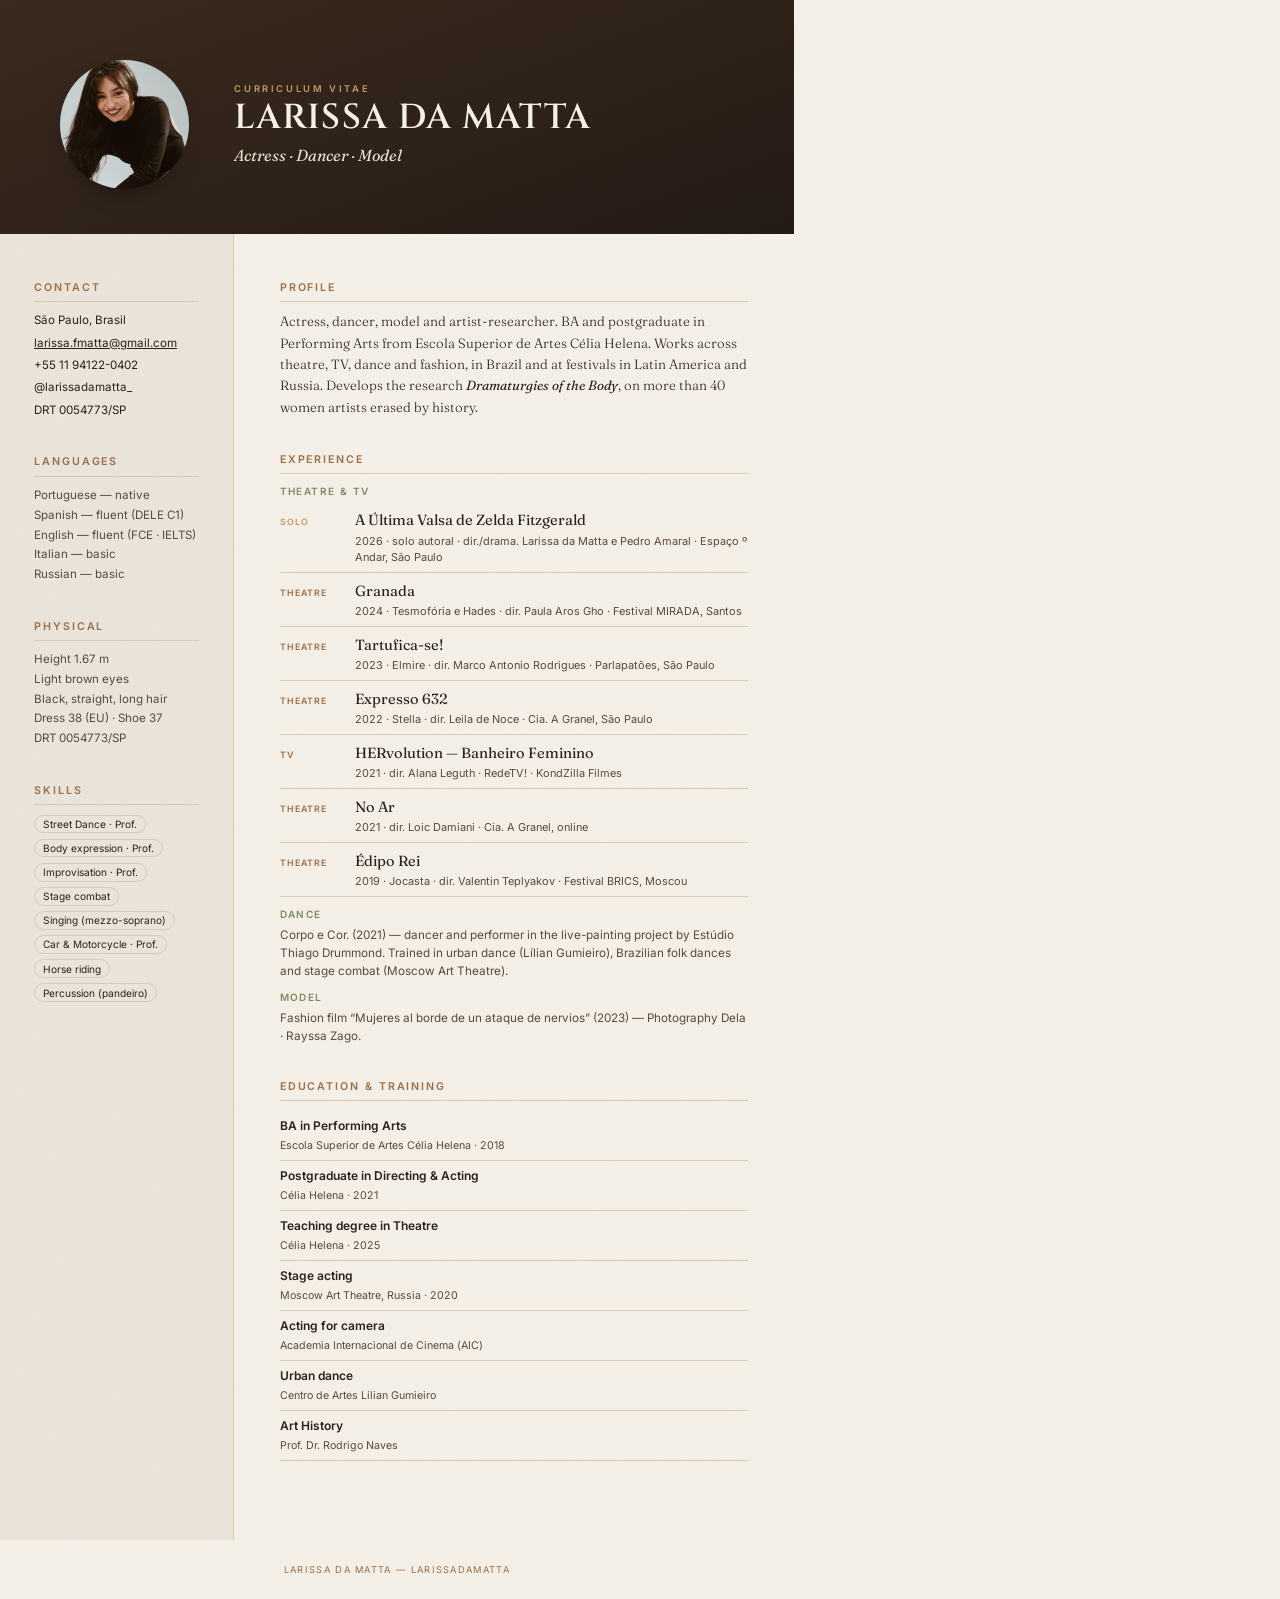
==== cv-en.html @ 16fe2c2b "WebP images, trilingual CVs, translation fixes - Convert content images to WebP with <picture> + JPE" ====
<!DOCTYPE html><html lang="en"><head><meta charset="UTF-8"/>
<style>

@font-face{font-family:'Cinzel';src:url('./assets/fonts/cinzel-latin-600-normal.woff2') format('woff2');font-weight:600;}
@font-face{font-family:'Fraunces';src:url('./assets/fonts/fraunces-latin-300-normal.woff2') format('woff2');font-weight:300;}
@font-face{font-family:'Fraunces';src:url('./assets/fonts/fraunces-latin-400-normal.woff2') format('woff2');font-weight:400;}
@font-face{font-family:'Fraunces';src:url('./assets/fonts/fraunces-latin-400-italic.woff2') format('woff2');font-weight:400;font-style:italic;}
@font-face{font-family:'Inter';src:url('./assets/fonts/inter-latin-400-normal.woff2') format('woff2');font-weight:400;}
@font-face{font-family:'Inter';src:url('./assets/fonts/inter-latin-500-normal.woff2') format('woff2');font-weight:500;}
@font-face{font-family:'Inter';src:url('./assets/fonts/inter-latin-600-normal.woff2') format('woff2');font-weight:600;}

:root{--espresso:#241B15;--umber:#3B2A1E;--caramel:#9C6F47;--ocre:#C39A5E;--sand:#E9E0D2;--cream:#F5F0E7;--ink:#2B211A;--ink-soft:#5A4A3B;--line:#D8CBB6;--forest:#2b352a;--sage:#7d8a62;}
*{margin:0;padding:0;box-sizing:border-box;}
html{-webkit-print-color-adjust:exact;print-color-adjust:exact;}
@page{size:A4;margin:0;}
body{font-family:'Inter',sans-serif;color:var(--ink);background:var(--cream);font-size:9.5pt;line-height:1.5;}
.page{width:210mm;min-height:297mm;position:relative;}
.grain{position:absolute;inset:0;z-index:0;opacity:.5;pointer-events:none;background-image:url("data:image/svg+xml;utf8,<svg xmlns='http://www.w3.org/2000/svg' width='140' height='140'><filter id='n'><feTurbulence type='fractalNoise' baseFrequency='0.85' numOctaves='2' stitchTiles='stitch'/><feColorMatrix type='saturate' values='0'/></filter><rect width='100%25' height='100%25' filter='url(%23n)' opacity='0.05'/></svg>");}
/* Header */
.head{position:relative;z-index:2;background:linear-gradient(160deg,var(--umber),var(--espresso));color:var(--cream);padding:16mm 16mm 12mm;display:flex;gap:12mm;align-items:center;}
.head__photo{width:34mm;height:34mm;border-radius:50%;overflow:hidden;flex:none;box-shadow:0 10px 24px -12px rgba(0,0,0,.6);}
.head__photo img{width:100%;height:100%;object-fit:cover;object-position:center 20%;}
.eyebrow{font-family:'Inter';font-weight:600;text-transform:uppercase;letter-spacing:.28em;font-size:7pt;color:var(--ocre);}
.head__name{font-family:'Cinzel';font-weight:600;text-transform:uppercase;letter-spacing:.03em;font-size:26pt;line-height:1.05;margin:3pt 0 5pt;}
.head__roles{font-family:'Fraunces';font-style:italic;font-weight:300;font-size:12pt;color:var(--sand);}
/* Body columns */
.cols{position:relative;z-index:2;display:grid;grid-template-columns:62mm 1fr;gap:0;}
.side{background:rgba(59,42,30,.06);padding:12mm 9mm;border-right:1px solid var(--line);}
.main{padding:12mm 12mm;}
.sec{margin-bottom:9mm;}
.sec__h{font-family:'Inter';font-weight:600;text-transform:uppercase;letter-spacing:.18em;font-size:8pt;color:var(--caramel);padding-bottom:4pt;margin-bottom:7pt;border-bottom:1px solid var(--line);}
.side .sec__h{color:var(--caramel);}
.side ul{list-style:none;}
.side li{font-size:8.7pt;line-height:1.7;color:var(--ink-soft);}
.contact li a,.contact li{color:var(--ink);}
.contact li{margin-bottom:2pt;word-break:break-word;}
.cvchips{display:flex;flex-wrap:wrap;gap:4pt;}
.cvchip{font-size:7.6pt;border:1px solid var(--line);border-radius:30px;padding:2.5pt 6pt;color:var(--ink);line-height:1;}
.profile{font-family:'Fraunces';font-weight:300;font-size:10pt;line-height:1.6;color:var(--ink);}
.cvwork{display:grid;grid-template-columns:16mm 1fr;gap:4mm;padding:5pt 0;border-bottom:1px solid var(--line);align-items:baseline;}
.cvwork__tag{font-family:'Inter';font-weight:600;font-size:6.6pt;letter-spacing:.12em;text-transform:uppercase;color:var(--caramel);}
.cvwork__tag--solo{color:var(--ocre);}
.cvwork__t{font-family:'Fraunces';font-weight:400;font-size:11pt;color:var(--ink);display:block;}
.cvwork__m{font-size:8.2pt;color:var(--ink-soft);display:block;margin-top:1pt;}
.subsec{margin-top:7pt;}
.subsec__h{font-family:'Inter';font-weight:600;font-size:7.5pt;letter-spacing:.14em;text-transform:uppercase;color:var(--sage);margin-bottom:3pt;}
.subsec p{font-size:8.8pt;line-height:1.55;color:var(--ink-soft);}
.cvform{padding:4.5pt 0;border-bottom:1px solid var(--line);}
.cvform__k{font-family:'Inter';font-weight:600;font-size:9pt;color:var(--ink);display:block;}
.cvform__v{font-size:8pt;color:var(--ink-soft);}
.foot{position:relative;z-index:2;text-align:center;font-size:7pt;letter-spacing:.14em;text-transform:uppercase;color:var(--caramel);padding:6mm;}
</style></head><body>
<div class="page">
  <div class="grain"></div>
  <div class="head">
    <div class="head__photo"><img src="./assets/images/larissa-09.jpg" alt=""/></div>
    <div>
      <p class="eyebrow">Curriculum Vitae</p>
      <h1 class="head__name">Larissa da Matta</h1>
      <p class="head__roles">Actress · Dancer · Model</p>
    </div>
  </div>
  <div class="cols">
    <aside class="side">
      <div class="sec contact"><div class="sec__h">Contact</div><ul>
        <li>São Paulo, Brasil</li>
        <li><a href="mailto:larissa.fmatta@gmail.com">larissa.fmatta@gmail.com</a></li>
        <li>+55 11 94122-0402</li>
        <li>@larissadamatta_</li>
        <li>DRT 0054773/SP</li>
      </ul></div>
      <div class="sec"><div class="sec__h">Languages</div><ul><li>Portuguese — native</li>
<li>Spanish — fluent (DELE C1)</li>
<li>English — fluent (FCE · IELTS)</li>
<li>Italian — basic</li>
<li>Russian — basic</li></ul></div>
      <div class="sec"><div class="sec__h">Physical</div><ul><li>Height 1.67 m</li>
<li>Light brown eyes</li>
<li>Black, straight, long hair</li>
<li>Dress 38 (EU) · Shoe 37</li>
<li>DRT 0054773/SP</li></ul></div>
      <div class="sec"><div class="sec__h">Skills</div><div class="cvchips"><span class="cvchip">Street Dance · Prof.</span>
<span class="cvchip">Body expression · Prof.</span>
<span class="cvchip">Improvisation · Prof.</span>
<span class="cvchip">Stage combat</span>
<span class="cvchip">Singing (mezzo-soprano)</span>
<span class="cvchip">Car & Motorcycle · Prof.</span>
<span class="cvchip">Horse riding</span>
<span class="cvchip">Percussion (pandeiro)</span></div></div>
    </aside>
    <main class="main">
      <div class="sec"><div class="sec__h">Profile</div><p class="profile">Actress, dancer, model and artist-researcher. BA and postgraduate in Performing Arts from Escola Superior de Artes Célia Helena. Works across theatre, TV, dance and fashion, in Brazil and at festivals in Latin America and Russia. Develops the research <i>Dramaturgies of the Body</i>, on more than 40 women artists erased by history.</p></div>
      <div class="sec"><div class="sec__h">Experience</div>
        <div class="subsec"><div class="subsec__h">Theatre & TV</div><div class="cvwork"><span class="cvwork__tag cvwork__tag--solo">Solo</span><div><span class="cvwork__t">A Última Valsa de Zelda Fitzgerald</span><span class="cvwork__m">2026 · solo autoral · dir./drama. Larissa da Matta e Pedro Amaral · Espaço º Andar, São Paulo</span></div></div>
<div class="cvwork"><span class="cvwork__tag ">Theatre</span><div><span class="cvwork__t">Granada</span><span class="cvwork__m">2024 · Tesmofória e Hades · dir. Paula Aros Gho · Festival MIRADA, Santos</span></div></div>
<div class="cvwork"><span class="cvwork__tag ">Theatre</span><div><span class="cvwork__t">Tartufica-se!</span><span class="cvwork__m">2023 · Elmire · dir. Marco Antonio Rodrigues · Parlapatões, São Paulo</span></div></div>
<div class="cvwork"><span class="cvwork__tag ">Theatre</span><div><span class="cvwork__t">Expresso 632</span><span class="cvwork__m">2022 · Stella · dir. Leila de Noce · Cia. A Granel, São Paulo</span></div></div>
<div class="cvwork"><span class="cvwork__tag ">TV</span><div><span class="cvwork__t">HERvolution — Banheiro Feminino</span><span class="cvwork__m">2021 · dir. Alana Leguth · RedeTV! · KondZilla Filmes</span></div></div>
<div class="cvwork"><span class="cvwork__tag ">Theatre</span><div><span class="cvwork__t">No Ar</span><span class="cvwork__m">2021 · dir. Loic Damiani · Cia. A Granel, online</span></div></div>
<div class="cvwork"><span class="cvwork__tag ">Theatre</span><div><span class="cvwork__t">Édipo Rei</span><span class="cvwork__m">2019 · Jocasta · dir. Valentin Teplyakov · Festival BRICS, Moscou</span></div></div></div>
        <div class="subsec"><div class="subsec__h">Dance</div><p>Corpo e Cor. (2021) — dancer and performer in the live-painting project by Estúdio Thiago Drummond. Trained in urban dance (Lílian Gumieiro), Brazilian folk dances and stage combat (Moscow Art Theatre).</p></div>
        <div class="subsec"><div class="subsec__h">Model</div><p>Fashion film “Mujeres al borde de un ataque de nervios” (2023) — Photography Dela · Rayssa Zago.</p></div>
      </div>
      <div class="sec"><div class="sec__h">Education & Training</div><div class="cvform"><span class="cvform__k">BA in Performing Arts</span><span class="cvform__v">Escola Superior de Artes Célia Helena · 2018</span></div>
<div class="cvform"><span class="cvform__k">Postgraduate in Directing & Acting</span><span class="cvform__v">Célia Helena · 2021</span></div>
<div class="cvform"><span class="cvform__k">Teaching degree in Theatre</span><span class="cvform__v">Célia Helena · 2025</span></div>
<div class="cvform"><span class="cvform__k">Stage acting</span><span class="cvform__v">Moscow Art Theatre, Russia · 2020</span></div>
<div class="cvform"><span class="cvform__k">Acting for camera</span><span class="cvform__v">Academia Internacional de Cinema (AIC)</span></div>
<div class="cvform"><span class="cvform__k">Urban dance</span><span class="cvform__v">Centro de Artes Lílian Gumieiro</span></div>
<div class="cvform"><span class="cvform__k">Art History</span><span class="cvform__v">Prof. Dr. Rodrigo Naves</span></div></div>
    </main>
  </div>
  <div class="foot">Larissa da Matta — larissadamatta</div>
</div>
</body></html>
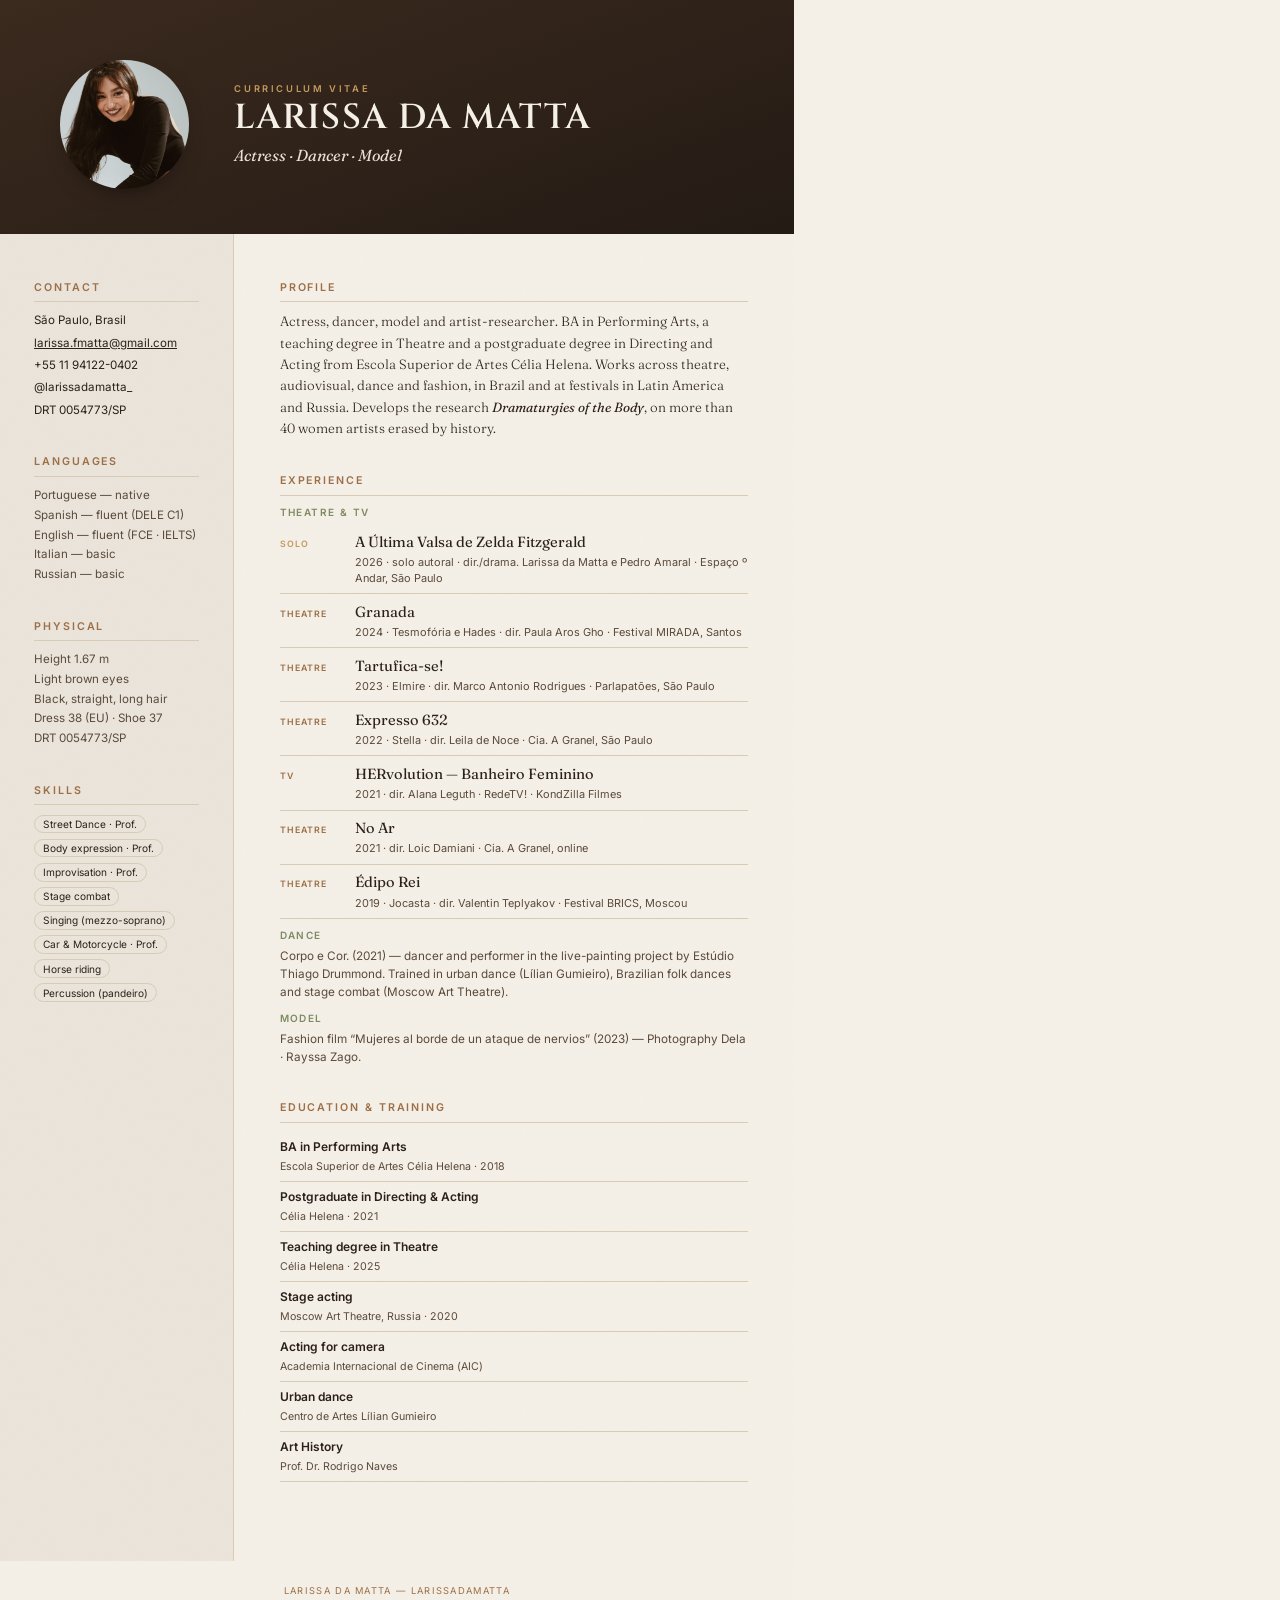
==== commit b38c1e51: "Full-site review pass: a11y, contrast, semantics, tablet balance, copy From a 5-agent review (functi" ====
--- a/cv-en.html
+++ b/cv-en.html
@@ -89,7 +89,7 @@
 <span class="cvchip">Percussion (pandeiro)</span></div></div>
     </aside>
     <main class="main">
-      <div class="sec"><div class="sec__h">Profile</div><p class="profile">Actress, dancer, model and artist-researcher. BA and postgraduate in Performing Arts from Escola Superior de Artes Célia Helena. Works across theatre, TV, dance and fashion, in Brazil and at festivals in Latin America and Russia. Develops the research <i>Dramaturgies of the Body</i>, on more than 40 women artists erased by history.</p></div>
+      <div class="sec"><div class="sec__h">Profile</div><p class="profile">Actress, dancer, model and artist-researcher. BA in Performing Arts, a teaching degree in Theatre and a postgraduate degree in Directing and Acting from Escola Superior de Artes Célia Helena. Works across theatre, audiovisual, dance and fashion, in Brazil and at festivals in Latin America and Russia. Develops the research <i>Dramaturgies of the Body</i>, on more than 40 women artists erased by history.</p></div>
       <div class="sec"><div class="sec__h">Experience</div>
         <div class="subsec"><div class="subsec__h">Theatre & TV</div><div class="cvwork"><span class="cvwork__tag cvwork__tag--solo">Solo</span><div><span class="cvwork__t">A Última Valsa de Zelda Fitzgerald</span><span class="cvwork__m">2026 · solo autoral · dir./drama. Larissa da Matta e Pedro Amaral · Espaço º Andar, São Paulo</span></div></div>
 <div class="cvwork"><span class="cvwork__tag ">Theatre</span><div><span class="cvwork__t">Granada</span><span class="cvwork__m">2024 · Tesmofória e Hades · dir. Paula Aros Gho · Festival MIRADA, Santos</span></div></div>
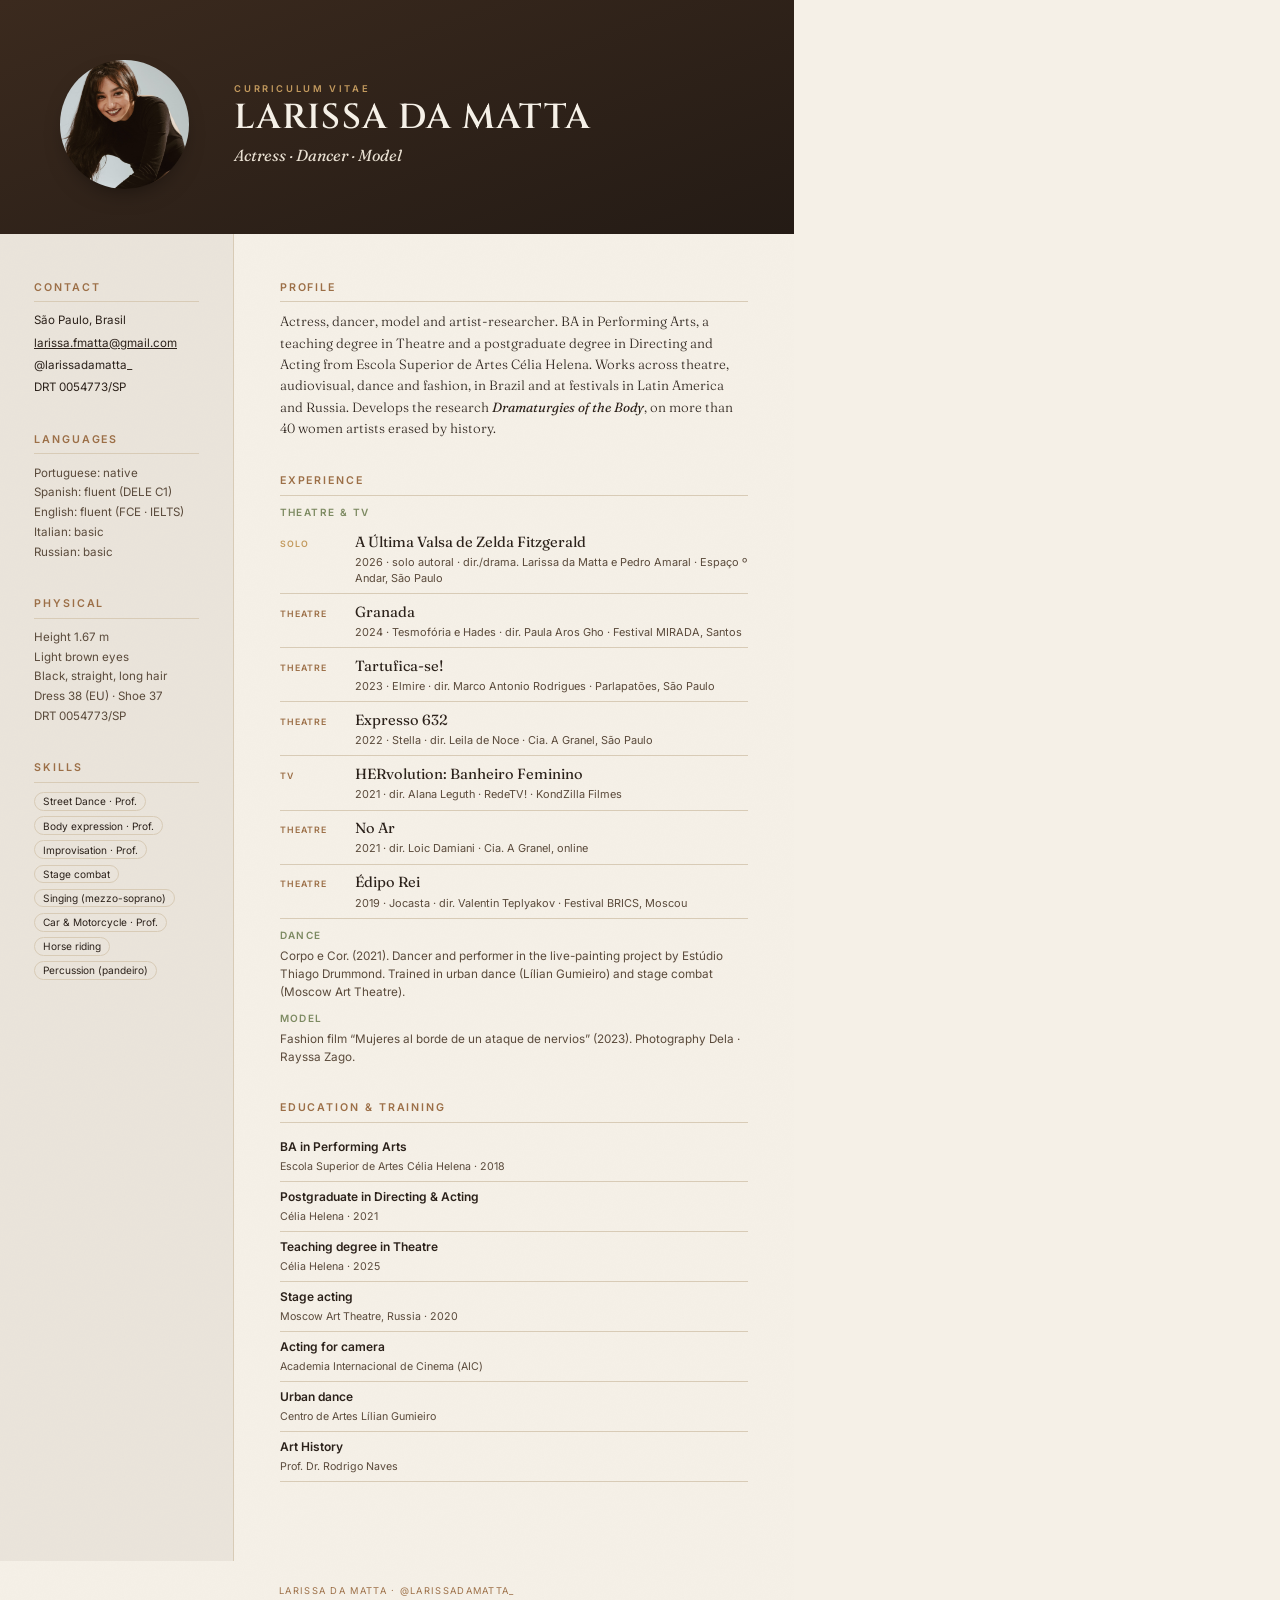
==== commit 203e3e70: "Tab architecture (capa + menu) and copy changes from the actress's feedback Navigation: - Rebuild as" ====
--- a/cv-en.html
+++ b/cv-en.html
@@ -65,15 +65,14 @@
       <div class="sec contact"><div class="sec__h">Contact</div><ul>
         <li>São Paulo, Brasil</li>
         <li><a href="mailto:larissa.fmatta@gmail.com">larissa.fmatta@gmail.com</a></li>
-        <li>+55 11 94122-0402</li>
         <li>@larissadamatta_</li>
         <li>DRT 0054773/SP</li>
       </ul></div>
-      <div class="sec"><div class="sec__h">Languages</div><ul><li>Portuguese — native</li>
-<li>Spanish — fluent (DELE C1)</li>
-<li>English — fluent (FCE · IELTS)</li>
-<li>Italian — basic</li>
-<li>Russian — basic</li></ul></div>
+      <div class="sec"><div class="sec__h">Languages</div><ul><li>Portuguese: native</li>
+<li>Spanish: fluent (DELE C1)</li>
+<li>English: fluent (FCE · IELTS)</li>
+<li>Italian: basic</li>
+<li>Russian: basic</li></ul></div>
       <div class="sec"><div class="sec__h">Physical</div><ul><li>Height 1.67 m</li>
 <li>Light brown eyes</li>
 <li>Black, straight, long hair</li>
@@ -95,11 +94,11 @@
 <div class="cvwork"><span class="cvwork__tag ">Theatre</span><div><span class="cvwork__t">Granada</span><span class="cvwork__m">2024 · Tesmofória e Hades · dir. Paula Aros Gho · Festival MIRADA, Santos</span></div></div>
 <div class="cvwork"><span class="cvwork__tag ">Theatre</span><div><span class="cvwork__t">Tartufica-se!</span><span class="cvwork__m">2023 · Elmire · dir. Marco Antonio Rodrigues · Parlapatões, São Paulo</span></div></div>
 <div class="cvwork"><span class="cvwork__tag ">Theatre</span><div><span class="cvwork__t">Expresso 632</span><span class="cvwork__m">2022 · Stella · dir. Leila de Noce · Cia. A Granel, São Paulo</span></div></div>
-<div class="cvwork"><span class="cvwork__tag ">TV</span><div><span class="cvwork__t">HERvolution — Banheiro Feminino</span><span class="cvwork__m">2021 · dir. Alana Leguth · RedeTV! · KondZilla Filmes</span></div></div>
+<div class="cvwork"><span class="cvwork__tag ">TV</span><div><span class="cvwork__t">HERvolution: Banheiro Feminino</span><span class="cvwork__m">2021 · dir. Alana Leguth · RedeTV! · KondZilla Filmes</span></div></div>
 <div class="cvwork"><span class="cvwork__tag ">Theatre</span><div><span class="cvwork__t">No Ar</span><span class="cvwork__m">2021 · dir. Loic Damiani · Cia. A Granel, online</span></div></div>
 <div class="cvwork"><span class="cvwork__tag ">Theatre</span><div><span class="cvwork__t">Édipo Rei</span><span class="cvwork__m">2019 · Jocasta · dir. Valentin Teplyakov · Festival BRICS, Moscou</span></div></div></div>
-        <div class="subsec"><div class="subsec__h">Dance</div><p>Corpo e Cor. (2021) — dancer and performer in the live-painting project by Estúdio Thiago Drummond. Trained in urban dance (Lílian Gumieiro), Brazilian folk dances and stage combat (Moscow Art Theatre).</p></div>
-        <div class="subsec"><div class="subsec__h">Model</div><p>Fashion film “Mujeres al borde de un ataque de nervios” (2023) — Photography Dela · Rayssa Zago.</p></div>
+        <div class="subsec"><div class="subsec__h">Dance</div><p>Corpo e Cor. (2021). Dancer and performer in the live-painting project by Estúdio Thiago Drummond. Trained in urban dance (Lílian Gumieiro) and stage combat (Moscow Art Theatre).</p></div>
+        <div class="subsec"><div class="subsec__h">Model</div><p>Fashion film “Mujeres al borde de un ataque de nervios” (2023). Photography Dela · Rayssa Zago.</p></div>
       </div>
       <div class="sec"><div class="sec__h">Education & Training</div><div class="cvform"><span class="cvform__k">BA in Performing Arts</span><span class="cvform__v">Escola Superior de Artes Célia Helena · 2018</span></div>
 <div class="cvform"><span class="cvform__k">Postgraduate in Directing & Acting</span><span class="cvform__v">Célia Helena · 2021</span></div>
@@ -110,6 +109,6 @@
 <div class="cvform"><span class="cvform__k">Art History</span><span class="cvform__v">Prof. Dr. Rodrigo Naves</span></div></div>
     </main>
   </div>
-  <div class="foot">Larissa da Matta — larissadamatta</div>
+  <div class="foot">Larissa da Matta · @larissadamatta_</div>
 </div>
 </body></html>
